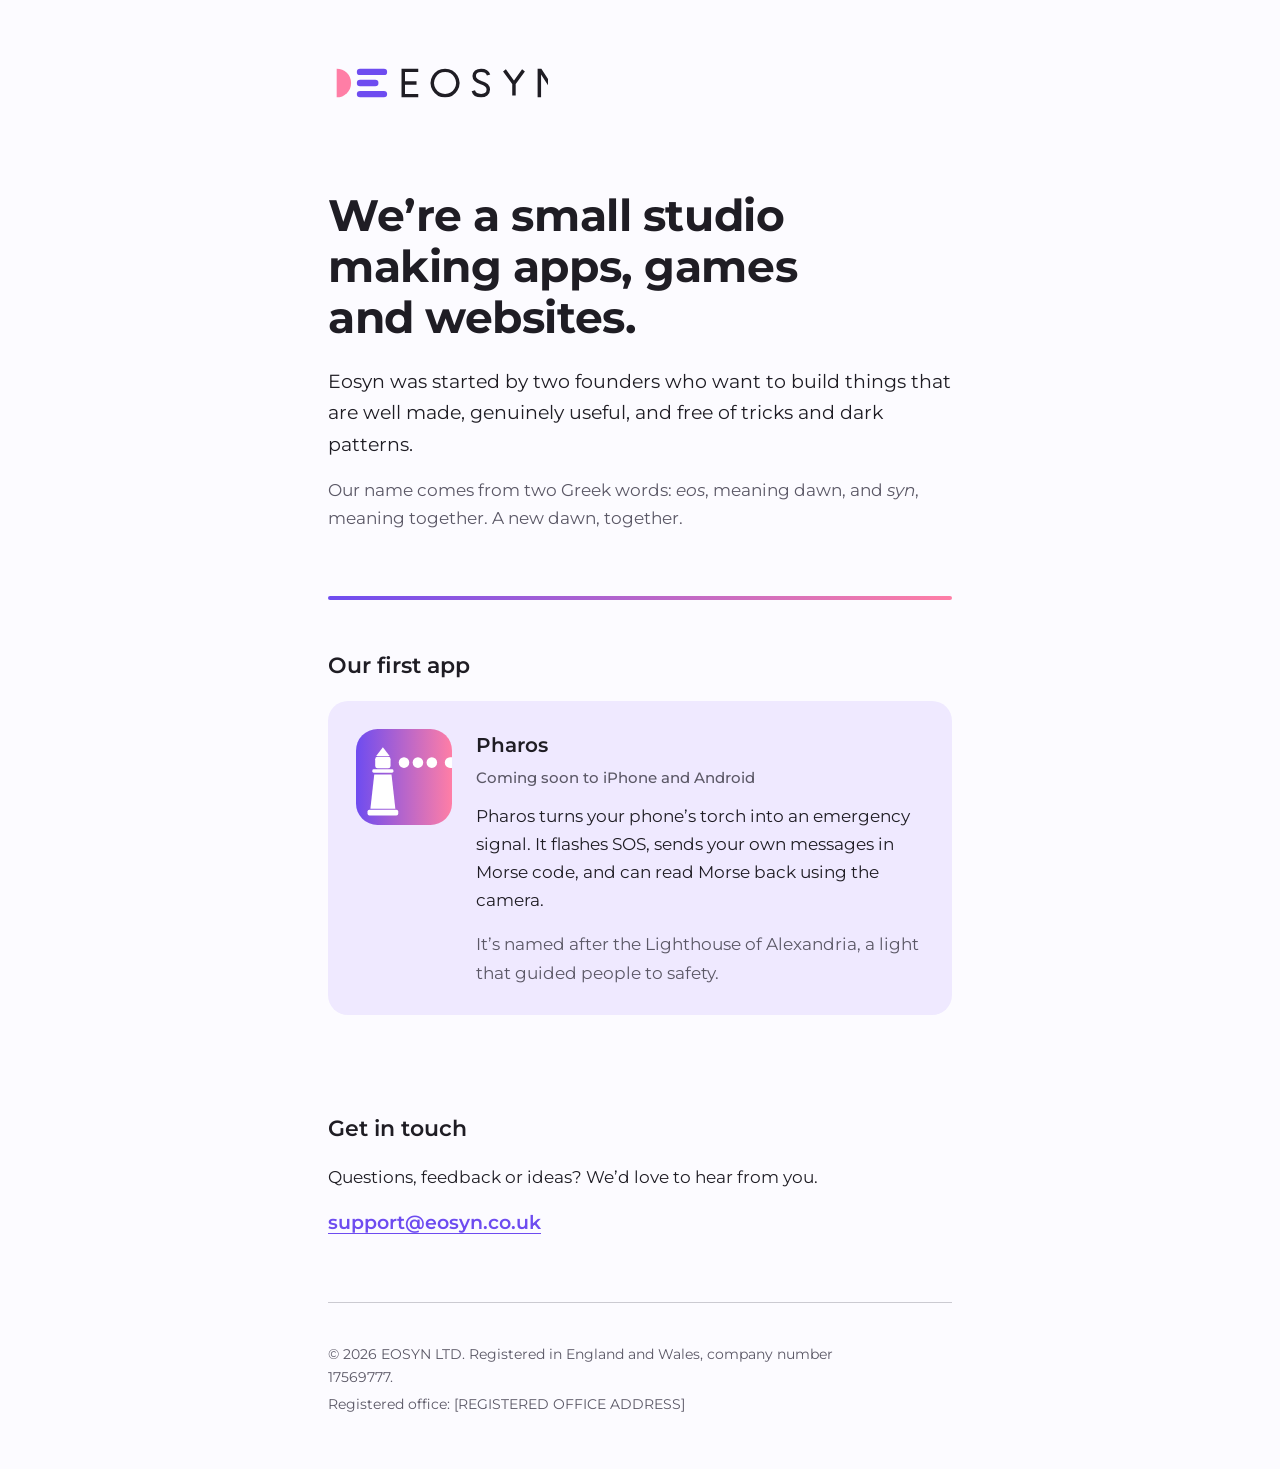
==== index.html @ 420ce332 "Initial Eosyn site Static homepage, brand assets, favicon and app icons.  Co-Authored-By: Claude Opu" ====
<!doctype html>
<html lang="en-GB">
<head>
  <meta charset="utf-8">
  <meta name="viewport" content="width=device-width, initial-scale=1, viewport-fit=cover">
  <title>Eosyn – apps, games and websites</title>
  <meta name="description" content="Eosyn is a small UK studio making apps, games and websites. Our first app, Pharos, turns your phone’s torch into an emergency signal.">
  <meta name="theme-color" content="#FCFBFF" media="(prefers-color-scheme: light)">
  <meta name="theme-color" content="#1F1D24" media="(prefers-color-scheme: dark)">

  <link rel="icon" href="/favicon.svg" type="image/svg+xml">
  <link rel="icon" href="/favicon.ico" sizes="any">
  <link rel="apple-touch-icon" href="/apple-touch-icon.png">
  <link rel="manifest" href="/site.webmanifest">

  <link rel="preconnect" href="https://fonts.googleapis.com">
  <link rel="preconnect" href="https://fonts.gstatic.com" crossorigin>
  <link href="https://fonts.googleapis.com/css2?family=Montserrat:wght@400;500;600;700&display=swap" rel="stylesheet">

  <style>
    /* Brand tokens from docs/brand.md */
    :root {
      --eosyn-main: #1F1D24;
      --eosyn-primary: #6E4CF0;
      --eosyn-sunrise: #FF7EA6;
      --eosyn-soft: #EFE9FF;
      --eosyn-base: #FCFBFF;
      --eosyn-gradient: linear-gradient(90deg, #6E4CF0, #FF7EA6);

      --bg: var(--eosyn-base);
      --text: var(--eosyn-main);
      --muted: #5B5866;
      --link: var(--eosyn-primary);
      --panel: var(--eosyn-soft);

      color-scheme: light;
      box-sizing: border-box;
      padding-top: env(safe-area-inset-top, 0px);
      padding-bottom: env(safe-area-inset-bottom, 0px);
    }

    /* Dark mode: Sunrise on Main passes AA for text; Primary on Main doesn't, so links switch to Sunrise. */
    @media (prefers-color-scheme: dark) {
      :root {
        --bg: var(--eosyn-main);
        --text: var(--eosyn-base);
        --muted: #B9B4C7;
        --link: var(--eosyn-sunrise);
        --panel: #2A2731;
        color-scheme: dark;
      }
    }

    *, *::before, *::after { box-sizing: inherit; }

    html, body { margin: 0; }

    body {
      background: var(--bg);
      color: var(--text);
      font-family: "Montserrat", "Segoe UI", Roboto, Helvetica, Arial, sans-serif;
      font-size: 1.0625rem;
      line-height: 1.65;
      -webkit-font-smoothing: antialiased;
    }

    .wrap {
      max-width: 42rem;
      margin: 0 auto;
      padding: 0 1.5rem;
    }

    header { padding: 3rem 0 0; }

    .logo img {
      display: block;
      width: 220px;   /* comfortably above the 120px minimum in brand.md */
      height: auto;
    }

    .intro { padding: 4.5rem 0 3rem; }

    h1 {
      font-size: clamp(2rem, 5vw, 2.75rem);
      font-weight: 700;
      line-height: 1.15;
      letter-spacing: -0.01em;
      margin: 0 0 1.5rem;
      max-width: 18ch;
    }

    p { margin: 0 0 1rem; max-width: 62ch; }

    .lead { font-size: 1.1875rem; }

    .muted { color: var(--muted); }

    /* The one use of the sunrise gradient: a horizon line where the light comes up. */
    .horizon {
      height: 4px;
      border-radius: 2px;
      background: var(--eosyn-gradient);
      border: 0;
      margin: 0;
      width: 100%;
    }

    section { padding: 3rem 0; }

    h2 {
      font-size: 1.375rem;
      font-weight: 600;
      margin: 0 0 1rem;
    }

    .app {
      display: grid;
      grid-template-columns: 96px 1fr;
      gap: 1.5rem;
      align-items: start;
      background: var(--panel);
      border-radius: 20px;
      padding: 1.75rem;
    }

    .app img {
      width: 96px;
      height: 96px;
      border-radius: 22.37%;   /* matches the iOS icon mask, per the Pharos brand README */
      display: block;
    }

    .app h3 {
      font-size: 1.25rem;
      font-weight: 600;
      margin: 0 0 0.25rem;
    }

    .app .status {
      font-size: 0.9375rem;
      font-weight: 500;
      color: var(--muted);
      margin-bottom: 0.75rem;
    }

    .app p:last-child { margin-bottom: 0; }

    a {
      color: var(--link);
      text-underline-offset: 0.2em;
      text-decoration-thickness: 1px;
    }
    a:hover { text-decoration-thickness: 2px; }
    a:focus-visible {
      outline: 2px solid var(--link);
      outline-offset: 3px;
      border-radius: 2px;
    }

    .email {
      font-size: 1.1875rem;
      font-weight: 600;
    }

    footer {
      padding: 2.5rem 0 3rem;
      font-size: 0.875rem;
      color: var(--muted);
      border-top: 1px solid color-mix(in srgb, var(--muted) 30%, transparent);
    }
    footer p { margin: 0 0 0.25rem; }

    @media (max-width: 30rem) {
      header { padding-top: 2rem; }
      .intro { padding-top: 3rem; }
      .logo img { width: 180px; }
      .app { grid-template-columns: 1fr; }
      .app img { width: 80px; height: 80px; }
    }
  </style>
</head>
<body>
  <div class="wrap">
    <header>
      <a class="logo" href="/" aria-label="Eosyn home">
        <picture>
          <source srcset="/brand/eosyn-logo-for-dark-backgrounds.svg" media="(prefers-color-scheme: dark)">
          <img src="/brand/eosyn-logo-for-light-backgrounds.svg" alt="Eosyn" width="763" height="244">
        </picture>
      </a>
    </header>

    <main>
      <div class="intro">
        <h1>We’re a small studio making apps, games and websites.</h1>
        <p class="lead">Eosyn was started by two founders who want to build things that are well made, genuinely useful, and free of tricks and dark patterns.</p>
        <p class="muted">Our name comes from two Greek words: <i>eos</i>, meaning dawn, and <i>syn</i>, meaning together. A new dawn, together.</p>
      </div>

      <hr class="horizon">

      <section aria-labelledby="apps-heading">
        <h2 id="apps-heading">Our first app</h2>
        <div class="app">
          <img src="/brand/pharos-app-icon.svg" alt="" width="96" height="96">
          <div>
            <h3>Pharos</h3>
            <p class="status">Coming soon to iPhone and Android</p>
            <p>Pharos turns your phone’s torch into an emergency signal. It flashes SOS, sends your own messages in Morse code, and can read Morse back using the camera.</p>
            <p class="muted">It’s named after the Lighthouse of Alexandria, a light that guided people to safety.</p>
          </div>
        </div>
      </section>

      <section aria-labelledby="contact-heading">
        <h2 id="contact-heading">Get in touch</h2>
        <p>Questions, feedback or ideas? We’d love to hear from you.</p>
        <p><a class="email" href="mailto:support@eosyn.co.uk">support@eosyn.co.uk</a></p>
      </section>
    </main>

    <footer>
      <p>© <span id="year">2026</span> EOSYN LTD. Registered in England and Wales, company number 17569777.</p>
      <!-- TODO: replace with the registered office address exactly as it appears on Companies House. -->
      <p>Registered office: [REGISTERED OFFICE ADDRESS]</p>
    </footer>
  </div>

  <script>
    document.getElementById("year").textContent = new Date().getFullYear();
  </script>
</body>
</html>
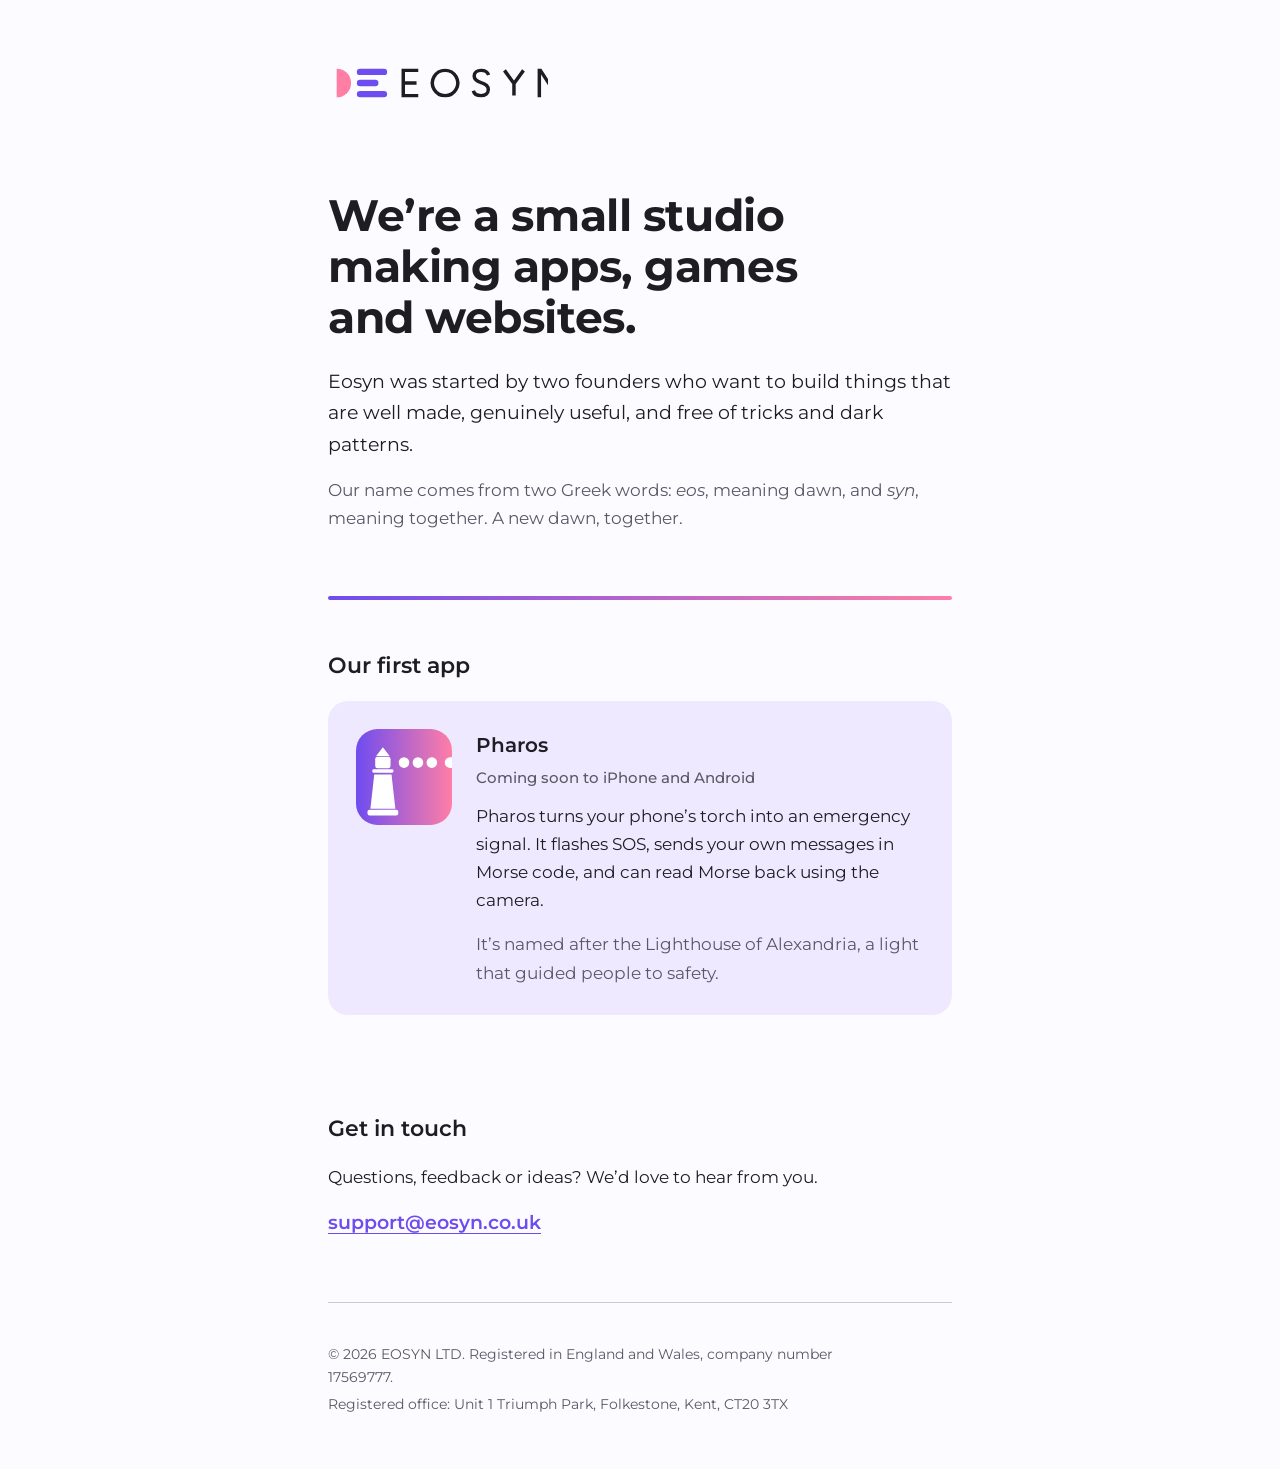
==== commit 0e6a2ff6: "Add registered office address to footer Co-Authored-By: Claude Opus 5.5 <noreply@anthropic.com>" ====
--- a/index.html
+++ b/index.html
@@ -221,8 +221,7 @@
 
     <footer>
       <p>© <span id="year">2026</span> EOSYN LTD. Registered in England and Wales, company number 17569777.</p>
-      <!-- TODO: replace with the registered office address exactly as it appears on Companies House. -->
-      <p>Registered office: [REGISTERED OFFICE ADDRESS]</p>
+      <p>Registered office: Unit 1 Triumph Park, Folkestone, Kent, CT20 3TX</p>
     </footer>
   </div>
 
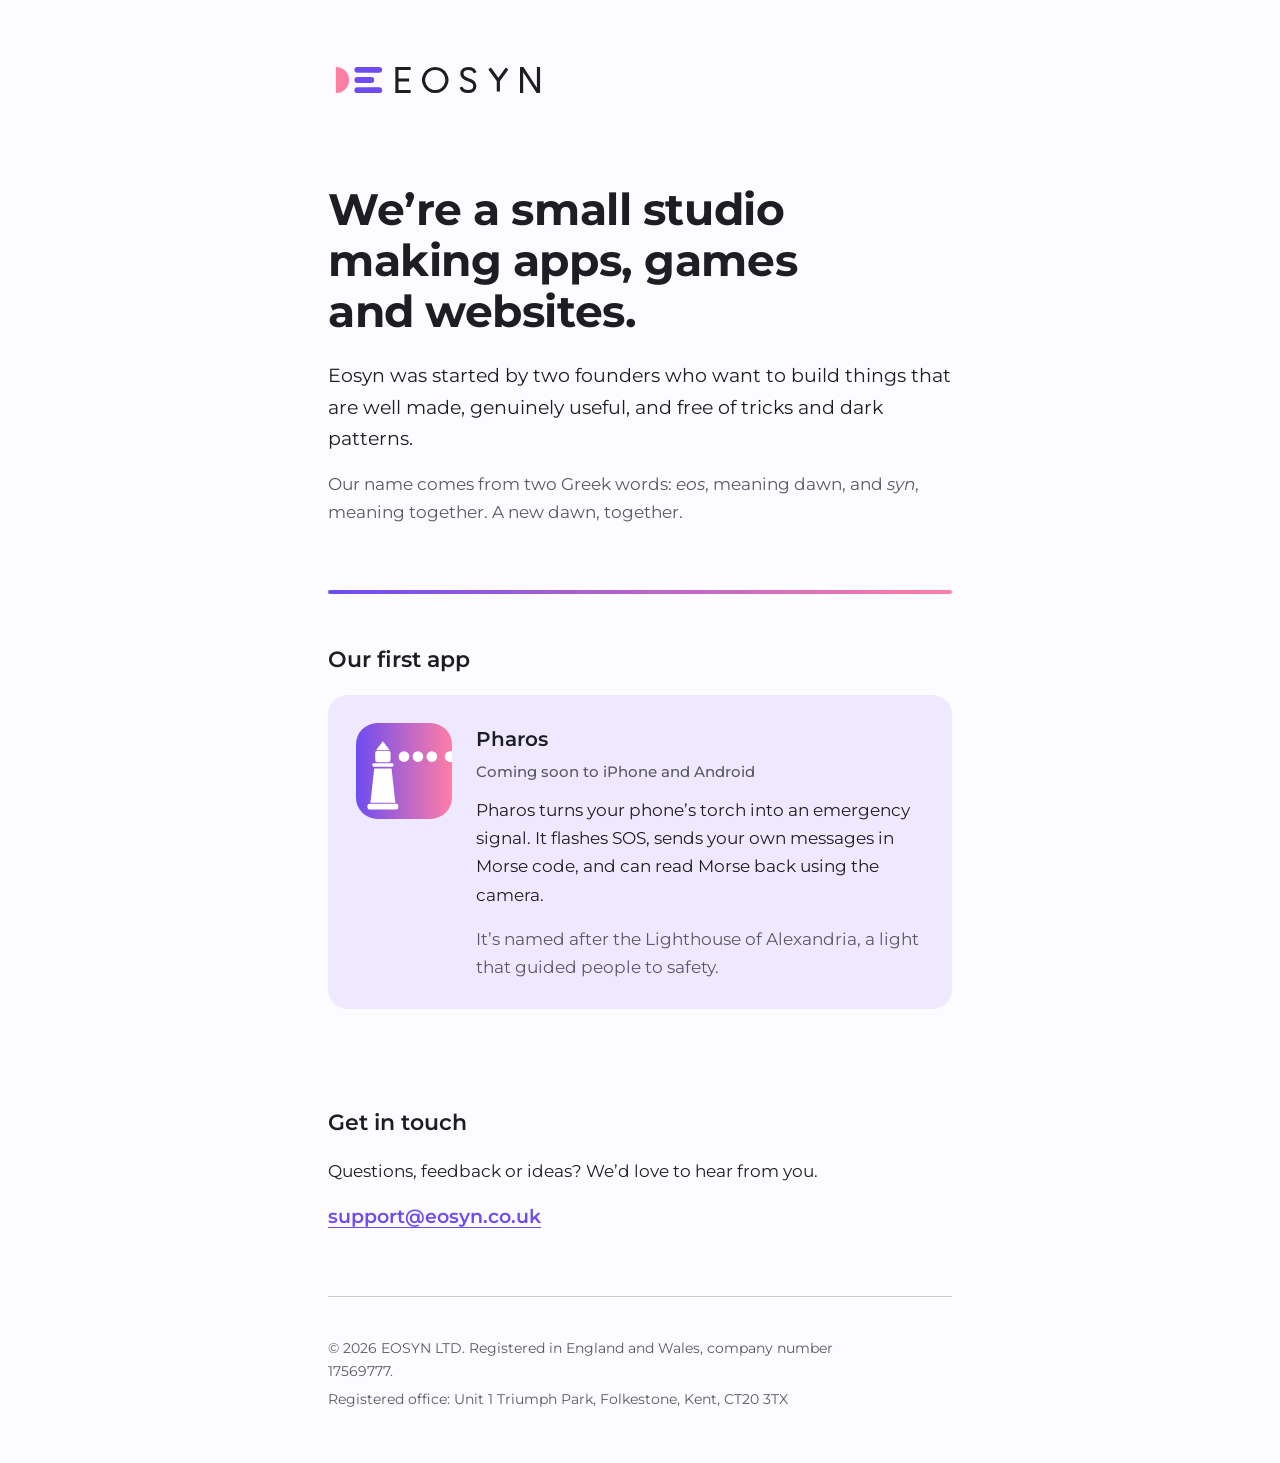
==== commit 4985613a: "Use relative asset paths and fix cropped logo Root-absolute paths broke images when opening index.ht" ====
--- a/index.html
+++ b/index.html
@@ -8,10 +8,10 @@
   <meta name="theme-color" content="#FCFBFF" media="(prefers-color-scheme: light)">
   <meta name="theme-color" content="#1F1D24" media="(prefers-color-scheme: dark)">
 
-  <link rel="icon" href="/favicon.svg" type="image/svg+xml">
-  <link rel="icon" href="/favicon.ico" sizes="any">
-  <link rel="apple-touch-icon" href="/apple-touch-icon.png">
-  <link rel="manifest" href="/site.webmanifest">
+  <link rel="icon" href="favicon.svg" type="image/svg+xml">
+  <link rel="icon" href="favicon.ico" sizes="any">
+  <link rel="apple-touch-icon" href="apple-touch-icon.png">
+  <link rel="manifest" href="site.webmanifest">
 
   <link rel="preconnect" href="https://fonts.googleapis.com">
   <link rel="preconnect" href="https://fonts.gstatic.com" crossorigin>
@@ -182,10 +182,10 @@
 <body>
   <div class="wrap">
     <header>
-      <a class="logo" href="/" aria-label="Eosyn home">
+      <a class="logo" href="./" aria-label="Eosyn home">
         <picture>
-          <source srcset="/brand/eosyn-logo-for-dark-backgrounds.svg" media="(prefers-color-scheme: dark)">
-          <img src="/brand/eosyn-logo-for-light-backgrounds.svg" alt="Eosyn" width="763" height="244">
+          <source srcset="brand/eosyn-logo-for-dark-backgrounds.svg" media="(prefers-color-scheme: dark)">
+          <img src="brand/eosyn-logo-for-light-backgrounds.svg" alt="Eosyn" width="833" height="244">
         </picture>
       </a>
     </header>
@@ -202,7 +202,7 @@
       <section aria-labelledby="apps-heading">
         <h2 id="apps-heading">Our first app</h2>
         <div class="app">
-          <img src="/brand/pharos-app-icon.svg" alt="" width="96" height="96">
+          <img src="brand/pharos-app-icon.svg" alt="" width="96" height="96">
           <div>
             <h3>Pharos</h3>
             <p class="status">Coming soon to iPhone and Android</p>
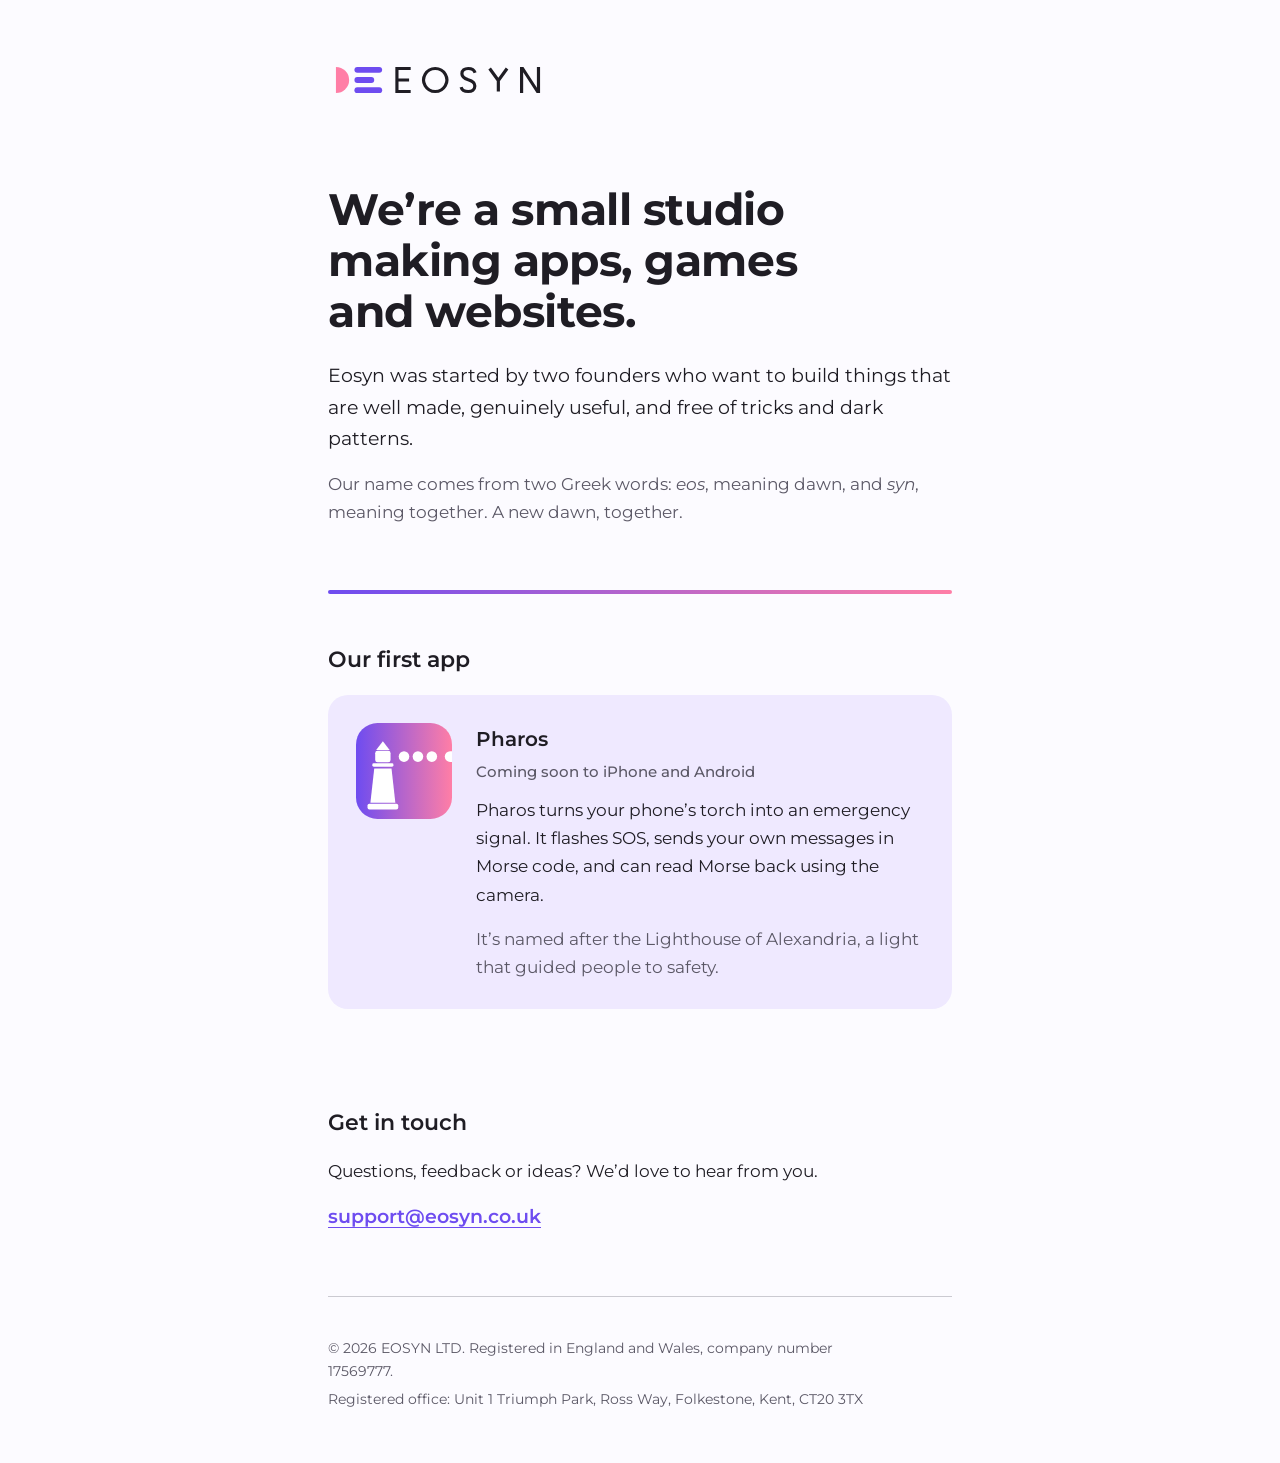
==== commit 5aa0de89: "fix: add Ross Way to registered office address Co-Authored-By: Claude Opus 5.5 <noreply@anthropic.co" ====
--- a/index.html
+++ b/index.html
@@ -221,7 +221,7 @@
 
     <footer>
       <p>© <span id="year">2026</span> EOSYN LTD. Registered in England and Wales, company number 17569777.</p>
-      <p>Registered office: Unit 1 Triumph Park, Folkestone, Kent, CT20 3TX</p>
+      <p>Registered office: Unit 1 Triumph Park, Ross Way, Folkestone, Kent, CT20 3TX</p>
     </footer>
   </div>
 
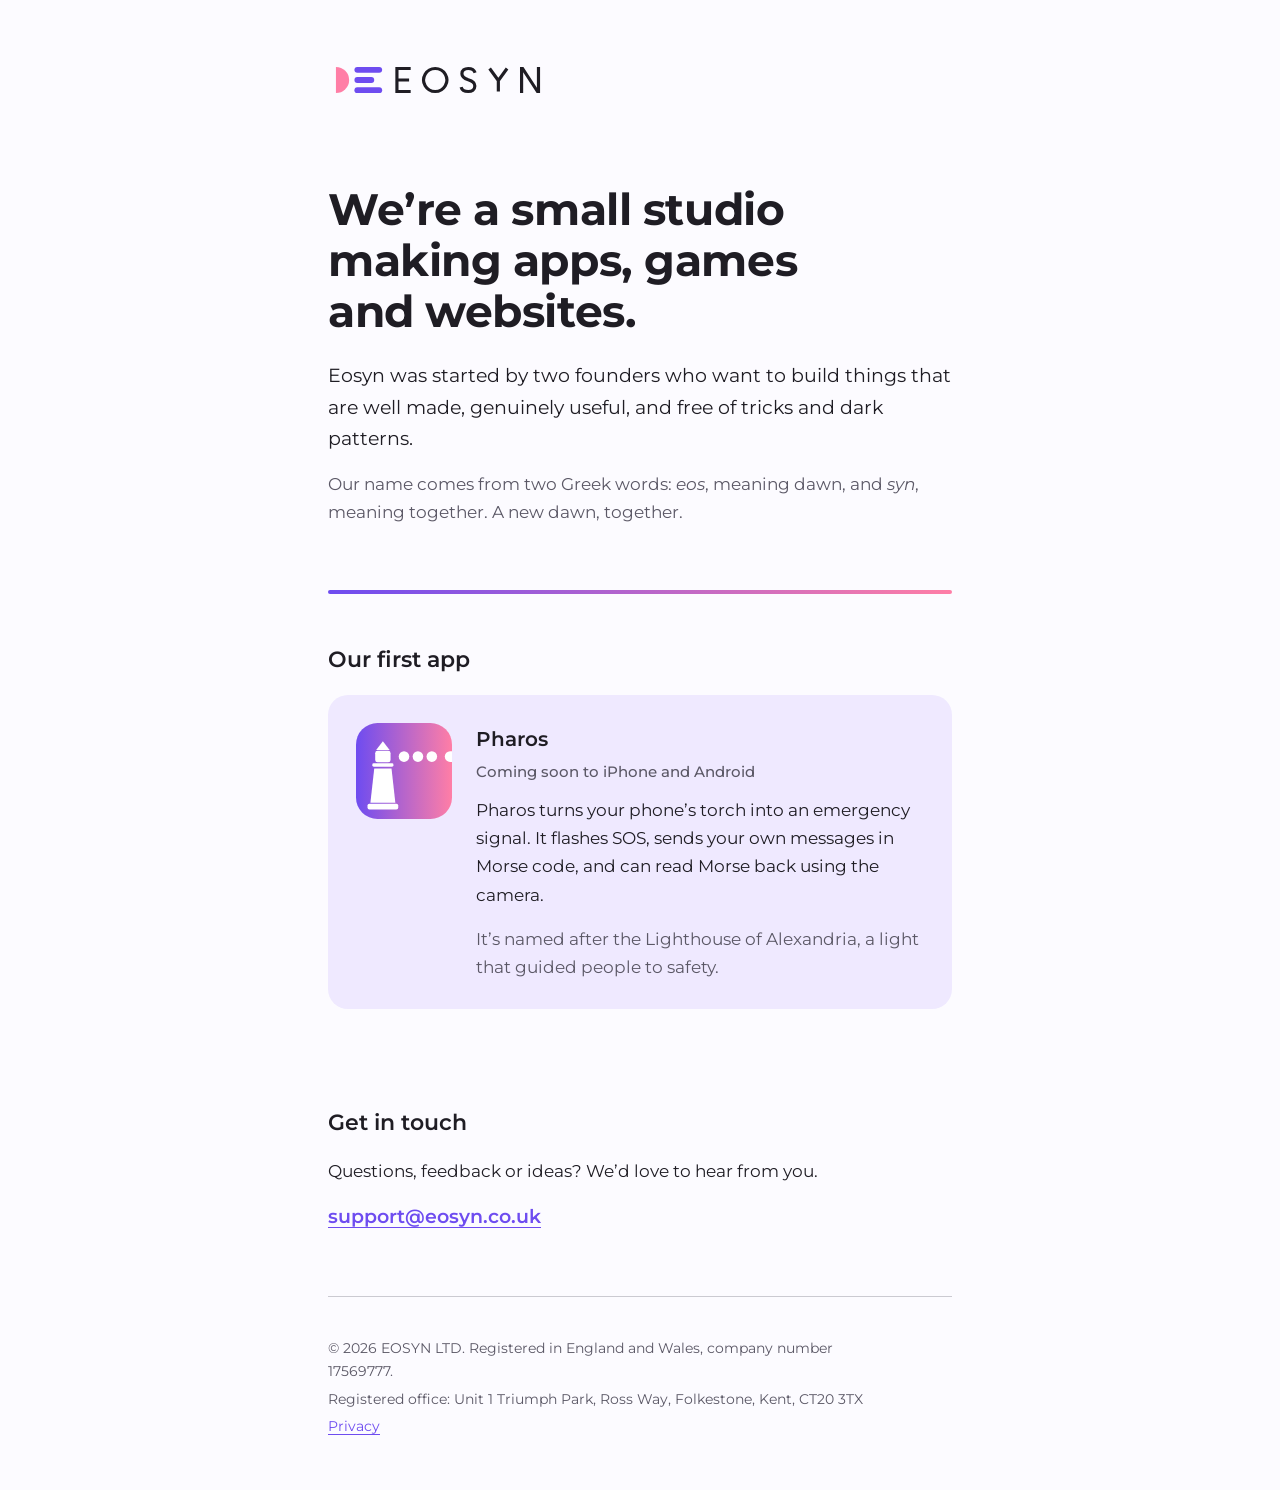
==== commit 2a927d97: "feat: add privacy policy page at /privacy/ App Store and Google Play both need a privacy policy URL " ====
--- a/index.html
+++ b/index.html
@@ -17,167 +17,7 @@
   <link rel="preconnect" href="https://fonts.gstatic.com" crossorigin>
   <link href="https://fonts.googleapis.com/css2?family=Montserrat:wght@400;500;600;700&display=swap" rel="stylesheet">
 
-  <style>
-    /* Brand tokens from docs/brand.md */
-    :root {
-      --eosyn-main: #1F1D24;
-      --eosyn-primary: #6E4CF0;
-      --eosyn-sunrise: #FF7EA6;
-      --eosyn-soft: #EFE9FF;
-      --eosyn-base: #FCFBFF;
-      --eosyn-gradient: linear-gradient(90deg, #6E4CF0, #FF7EA6);
-
-      --bg: var(--eosyn-base);
-      --text: var(--eosyn-main);
-      --muted: #5B5866;
-      --link: var(--eosyn-primary);
-      --panel: var(--eosyn-soft);
-
-      color-scheme: light;
-      box-sizing: border-box;
-      padding-top: env(safe-area-inset-top, 0px);
-      padding-bottom: env(safe-area-inset-bottom, 0px);
-    }
-
-    /* Dark mode: Sunrise on Main passes AA for text; Primary on Main doesn't, so links switch to Sunrise. */
-    @media (prefers-color-scheme: dark) {
-      :root {
-        --bg: var(--eosyn-main);
-        --text: var(--eosyn-base);
-        --muted: #B9B4C7;
-        --link: var(--eosyn-sunrise);
-        --panel: #2A2731;
-        color-scheme: dark;
-      }
-    }
-
-    *, *::before, *::after { box-sizing: inherit; }
-
-    html, body { margin: 0; }
-
-    body {
-      background: var(--bg);
-      color: var(--text);
-      font-family: "Montserrat", "Segoe UI", Roboto, Helvetica, Arial, sans-serif;
-      font-size: 1.0625rem;
-      line-height: 1.65;
-      -webkit-font-smoothing: antialiased;
-    }
-
-    .wrap {
-      max-width: 42rem;
-      margin: 0 auto;
-      padding: 0 1.5rem;
-    }
-
-    header { padding: 3rem 0 0; }
-
-    .logo img {
-      display: block;
-      width: 220px;   /* comfortably above the 120px minimum in brand.md */
-      height: auto;
-    }
-
-    .intro { padding: 4.5rem 0 3rem; }
-
-    h1 {
-      font-size: clamp(2rem, 5vw, 2.75rem);
-      font-weight: 700;
-      line-height: 1.15;
-      letter-spacing: -0.01em;
-      margin: 0 0 1.5rem;
-      max-width: 18ch;
-    }
-
-    p { margin: 0 0 1rem; max-width: 62ch; }
-
-    .lead { font-size: 1.1875rem; }
-
-    .muted { color: var(--muted); }
-
-    /* The one use of the sunrise gradient: a horizon line where the light comes up. */
-    .horizon {
-      height: 4px;
-      border-radius: 2px;
-      background: var(--eosyn-gradient);
-      border: 0;
-      margin: 0;
-      width: 100%;
-    }
-
-    section { padding: 3rem 0; }
-
-    h2 {
-      font-size: 1.375rem;
-      font-weight: 600;
-      margin: 0 0 1rem;
-    }
-
-    .app {
-      display: grid;
-      grid-template-columns: 96px 1fr;
-      gap: 1.5rem;
-      align-items: start;
-      background: var(--panel);
-      border-radius: 20px;
-      padding: 1.75rem;
-    }
-
-    .app img {
-      width: 96px;
-      height: 96px;
-      border-radius: 22.37%;   /* matches the iOS icon mask, per the Pharos brand README */
-      display: block;
-    }
-
-    .app h3 {
-      font-size: 1.25rem;
-      font-weight: 600;
-      margin: 0 0 0.25rem;
-    }
-
-    .app .status {
-      font-size: 0.9375rem;
-      font-weight: 500;
-      color: var(--muted);
-      margin-bottom: 0.75rem;
-    }
-
-    .app p:last-child { margin-bottom: 0; }
-
-    a {
-      color: var(--link);
-      text-underline-offset: 0.2em;
-      text-decoration-thickness: 1px;
-    }
-    a:hover { text-decoration-thickness: 2px; }
-    a:focus-visible {
-      outline: 2px solid var(--link);
-      outline-offset: 3px;
-      border-radius: 2px;
-    }
-
-    .email {
-      font-size: 1.1875rem;
-      font-weight: 600;
-    }
-
-    footer {
-      padding: 2.5rem 0 3rem;
-      font-size: 0.875rem;
-      color: var(--muted);
-      border-top: 1px solid color-mix(in srgb, var(--muted) 30%, transparent);
-    }
-    footer p { margin: 0 0 0.25rem; }
-
-    @media (max-width: 30rem) {
-      header { padding-top: 2rem; }
-      .intro { padding-top: 3rem; }
-      .logo img { width: 180px; }
-      .app { grid-template-columns: 1fr; }
-      .app img { width: 80px; height: 80px; }
-    }
-  </style>
+  <link rel="stylesheet" href="styles.css">
 </head>
 <body>
   <div class="wrap">
@@ -222,6 +62,7 @@
     <footer>
       <p>© <span id="year">2026</span> EOSYN LTD. Registered in England and Wales, company number 17569777.</p>
       <p>Registered office: Unit 1 Triumph Park, Ross Way, Folkestone, Kent, CT20 3TX</p>
+      <p><a href="privacy/">Privacy</a></p>
     </footer>
   </div>
 
--- a/styles.css
+++ b/styles.css
@@ -0,0 +1,178 @@
+/* Brand tokens from docs/brand.md */
+:root {
+  --eosyn-main: #1F1D24;
+  --eosyn-primary: #6E4CF0;
+  --eosyn-sunrise: #FF7EA6;
+  --eosyn-soft: #EFE9FF;
+  --eosyn-base: #FCFBFF;
+  --eosyn-gradient: linear-gradient(90deg, #6E4CF0, #FF7EA6);
+
+  --bg: var(--eosyn-base);
+  --text: var(--eosyn-main);
+  --muted: #5B5866;
+  --link: var(--eosyn-primary);
+  --panel: var(--eosyn-soft);
+
+  color-scheme: light;
+  box-sizing: border-box;
+  padding-top: env(safe-area-inset-top, 0px);
+  padding-bottom: env(safe-area-inset-bottom, 0px);
+}
+
+/* Dark mode: Sunrise on Main passes AA for text; Primary on Main doesn't, so links switch to Sunrise. */
+@media (prefers-color-scheme: dark) {
+  :root {
+    --bg: var(--eosyn-main);
+    --text: var(--eosyn-base);
+    --muted: #B9B4C7;
+    --link: var(--eosyn-sunrise);
+    --panel: #2A2731;
+    color-scheme: dark;
+  }
+}
+
+*, *::before, *::after { box-sizing: inherit; }
+
+html, body { margin: 0; }
+
+body {
+  background: var(--bg);
+  color: var(--text);
+  font-family: "Montserrat", "Segoe UI", Roboto, Helvetica, Arial, sans-serif;
+  font-size: 1.0625rem;
+  line-height: 1.65;
+  -webkit-font-smoothing: antialiased;
+}
+
+.wrap {
+  max-width: 42rem;
+  margin: 0 auto;
+  padding: 0 1.5rem;
+}
+
+header { padding: 3rem 0 0; }
+
+.logo img {
+  display: block;
+  width: 220px;   /* comfortably above the 120px minimum in brand.md */
+  height: auto;
+}
+
+.intro { padding: 4.5rem 0 3rem; }
+
+h1 {
+  font-size: clamp(2rem, 5vw, 2.75rem);
+  font-weight: 700;
+  line-height: 1.15;
+  letter-spacing: -0.01em;
+  margin: 0 0 1.5rem;
+  max-width: 18ch;
+}
+
+p { margin: 0 0 1rem; max-width: 62ch; }
+
+.lead { font-size: 1.1875rem; }
+
+.muted { color: var(--muted); }
+
+/* The one use of the sunrise gradient: a horizon line where the light comes up. */
+.horizon {
+  height: 4px;
+  border-radius: 2px;
+  background: var(--eosyn-gradient);
+  border: 0;
+  margin: 0;
+  width: 100%;
+}
+
+section { padding: 3rem 0; }
+
+h2 {
+  font-size: 1.375rem;
+  font-weight: 600;
+  margin: 0 0 1rem;
+}
+
+.app {
+  display: grid;
+  grid-template-columns: 96px 1fr;
+  gap: 1.5rem;
+  align-items: start;
+  background: var(--panel);
+  border-radius: 20px;
+  padding: 1.75rem;
+}
+
+.app img {
+  width: 96px;
+  height: 96px;
+  border-radius: 22.37%;   /* matches the iOS icon mask, per the Pharos brand README */
+  display: block;
+}
+
+.app h3 {
+  font-size: 1.25rem;
+  font-weight: 600;
+  margin: 0 0 0.25rem;
+}
+
+.app .status {
+  font-size: 0.9375rem;
+  font-weight: 500;
+  color: var(--muted);
+  margin-bottom: 0.75rem;
+}
+
+.app p:last-child { margin-bottom: 0; }
+
+a {
+  color: var(--link);
+  text-underline-offset: 0.2em;
+  text-decoration-thickness: 1px;
+}
+a:hover { text-decoration-thickness: 2px; }
+a:focus-visible {
+  outline: 2px solid var(--link);
+  outline-offset: 3px;
+  border-radius: 2px;
+}
+
+.email {
+  font-size: 1.1875rem;
+  font-weight: 600;
+}
+
+footer {
+  padding: 2.5rem 0 3rem;
+  font-size: 0.875rem;
+  color: var(--muted);
+  border-top: 1px solid color-mix(in srgb, var(--muted) 30%, transparent);
+}
+footer p { margin: 0 0 0.25rem; }
+
+@media (max-width: 30rem) {
+  header { padding-top: 2rem; }
+  .intro { padding-top: 3rem; }
+  .logo img { width: 180px; }
+  .app { grid-template-columns: 1fr; }
+  .app img { width: 80px; height: 80px; }
+}
+
+/* Long-form pages (e.g. the privacy policy): tighter sections than the homepage, so a long page doesn't feel sparse. */
+.doc .intro { padding-bottom: 2rem; }
+.doc section { padding: 1.75rem 0; }
+.doc section + section { border-top: 1px solid color-mix(in srgb, var(--muted) 20%, transparent); }
+.doc h3 {
+  font-size: 1.0625rem;
+  font-weight: 600;
+  margin: 1.5rem 0 0.5rem;
+}
+.doc ul { margin: 0 0 1rem; padding-left: 1.25rem; max-width: 62ch; }
+.doc li { margin-bottom: 0.4rem; }
+.summary {
+  background: var(--panel);
+  border-radius: 20px;
+  padding: 1.5rem 1.75rem;
+  margin-bottom: 2rem;
+}
+.summary ul { margin-bottom: 0; }
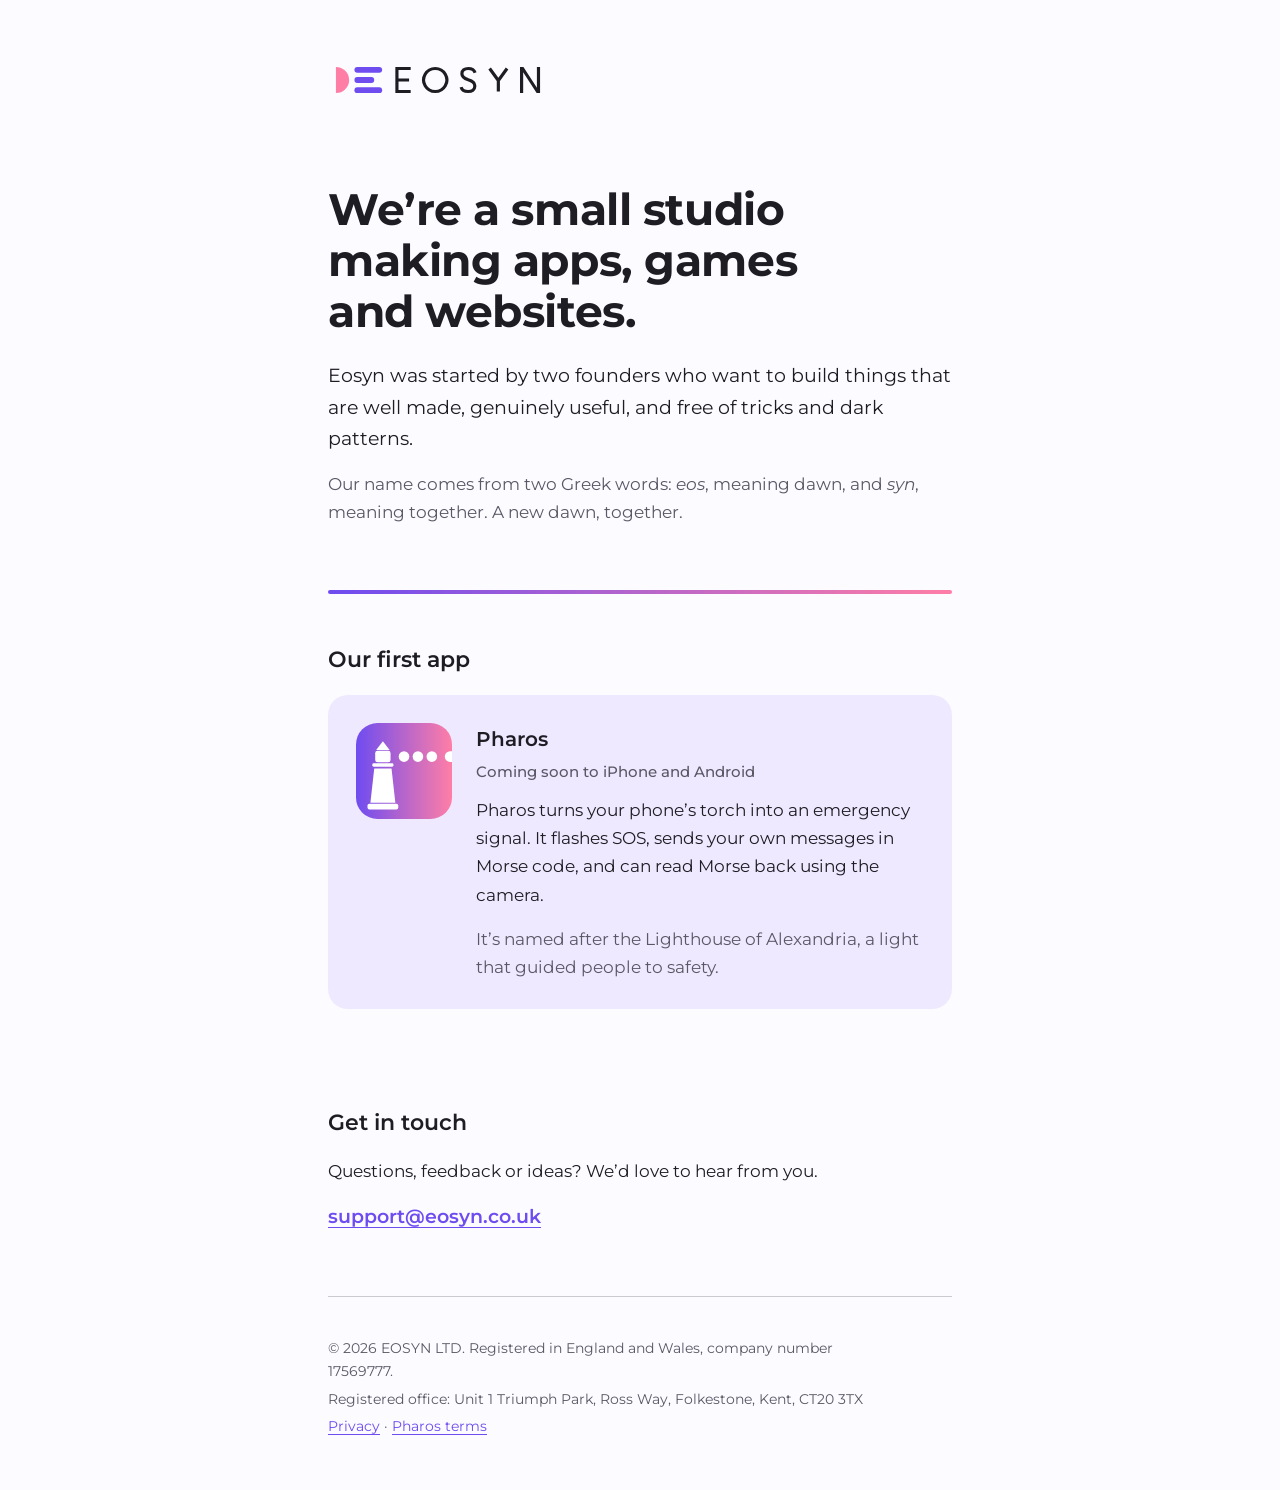
==== commit 801a5154: "feat: add Pharos terms of use page at /pharos/terms/ Content from the founders' pharos-terms.md, sty" ====
--- a/index.html
+++ b/index.html
@@ -62,7 +62,7 @@
     <footer>
       <p>© <span id="year">2026</span> EOSYN LTD. Registered in England and Wales, company number 17569777.</p>
       <p>Registered office: Unit 1 Triumph Park, Ross Way, Folkestone, Kent, CT20 3TX</p>
-      <p><a href="privacy/">Privacy</a></p>
+      <p><a href="privacy/">Privacy</a> · <a href="pharos/terms/">Pharos terms</a></p>
     </footer>
   </div>
 
